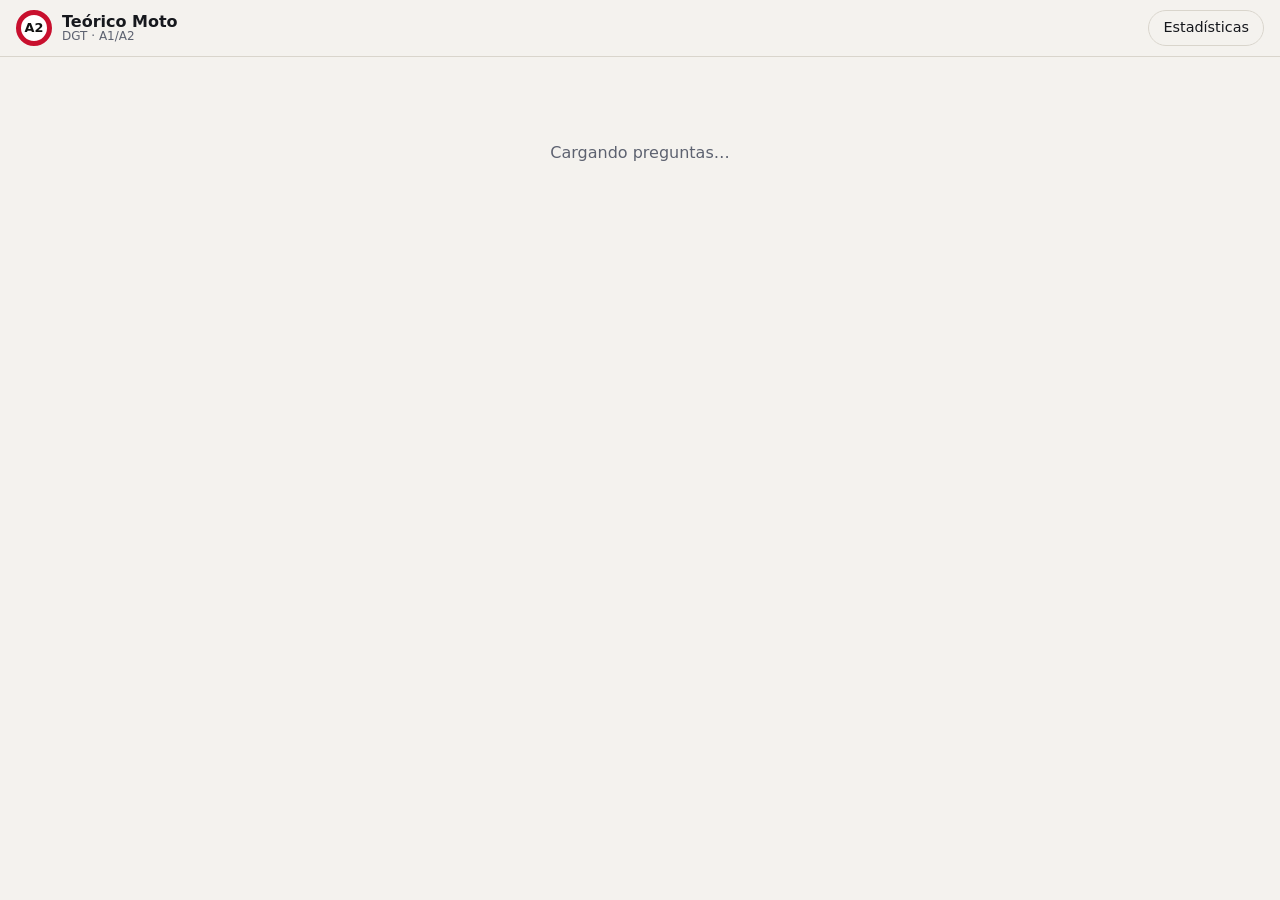
==== index.html @ 692b7a4f "Motorcycle theory trainer (DGT A1/A2): app and 306-question bank Co-Authored-By: Claude Opus 5.5 <no" ====
<!doctype html>
<html lang="es">
<head>
  <meta charset="utf-8">
  <meta name="viewport" content="width=device-width, initial-scale=1">
  <title>Teórico Moto A2</title>
  <meta http-equiv="refresh" content="0; url=03.%20Execution/code/">
  <style>body{font-family:system-ui,sans-serif;background:#f4f2ee;color:#16181d;padding:24px 16px}@media (prefers-color-scheme:dark){body{background:#111317;color:#eceae6}}a{color:inherit}</style>
</head>
<body>
  <p>Abriendo la app… Si no carga, <a href="03.%20Execution/code/">entra aquí</a>.</p>
</body>
</html>
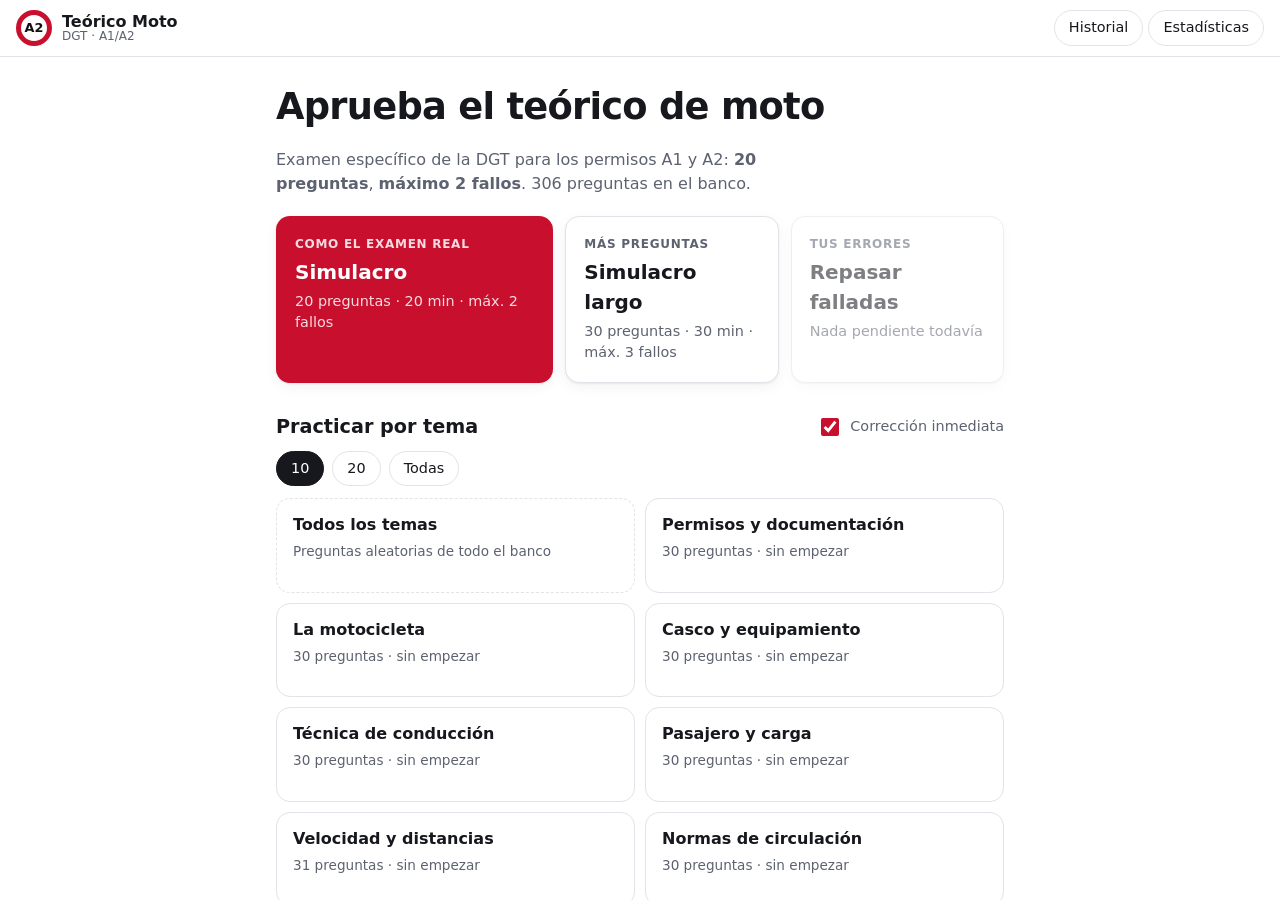
==== commit c58bd88c: "5 options per question, exam history with progress summary, white theme Co-Authored-By: Claude Opus " ====
--- a/index.html
+++ b/index.html
@@ -5,7 +5,7 @@
   <meta name="viewport" content="width=device-width, initial-scale=1">
   <title>Teórico Moto A2</title>
   <meta http-equiv="refresh" content="0; url=03.%20Execution/code/">
-  <style>body{font-family:system-ui,sans-serif;background:#f4f2ee;color:#16181d;padding:24px 16px}@media (prefers-color-scheme:dark){body{background:#111317;color:#eceae6}}a{color:inherit}</style>
+  <style>body{font-family:system-ui,sans-serif;background:#fff;color:#16181d;padding:24px 16px}a{color:inherit}</style>
 </head>
 <body>
   <p>Abriendo la app… Si no carga, <a href="03.%20Execution/code/">entra aquí</a>.</p>
